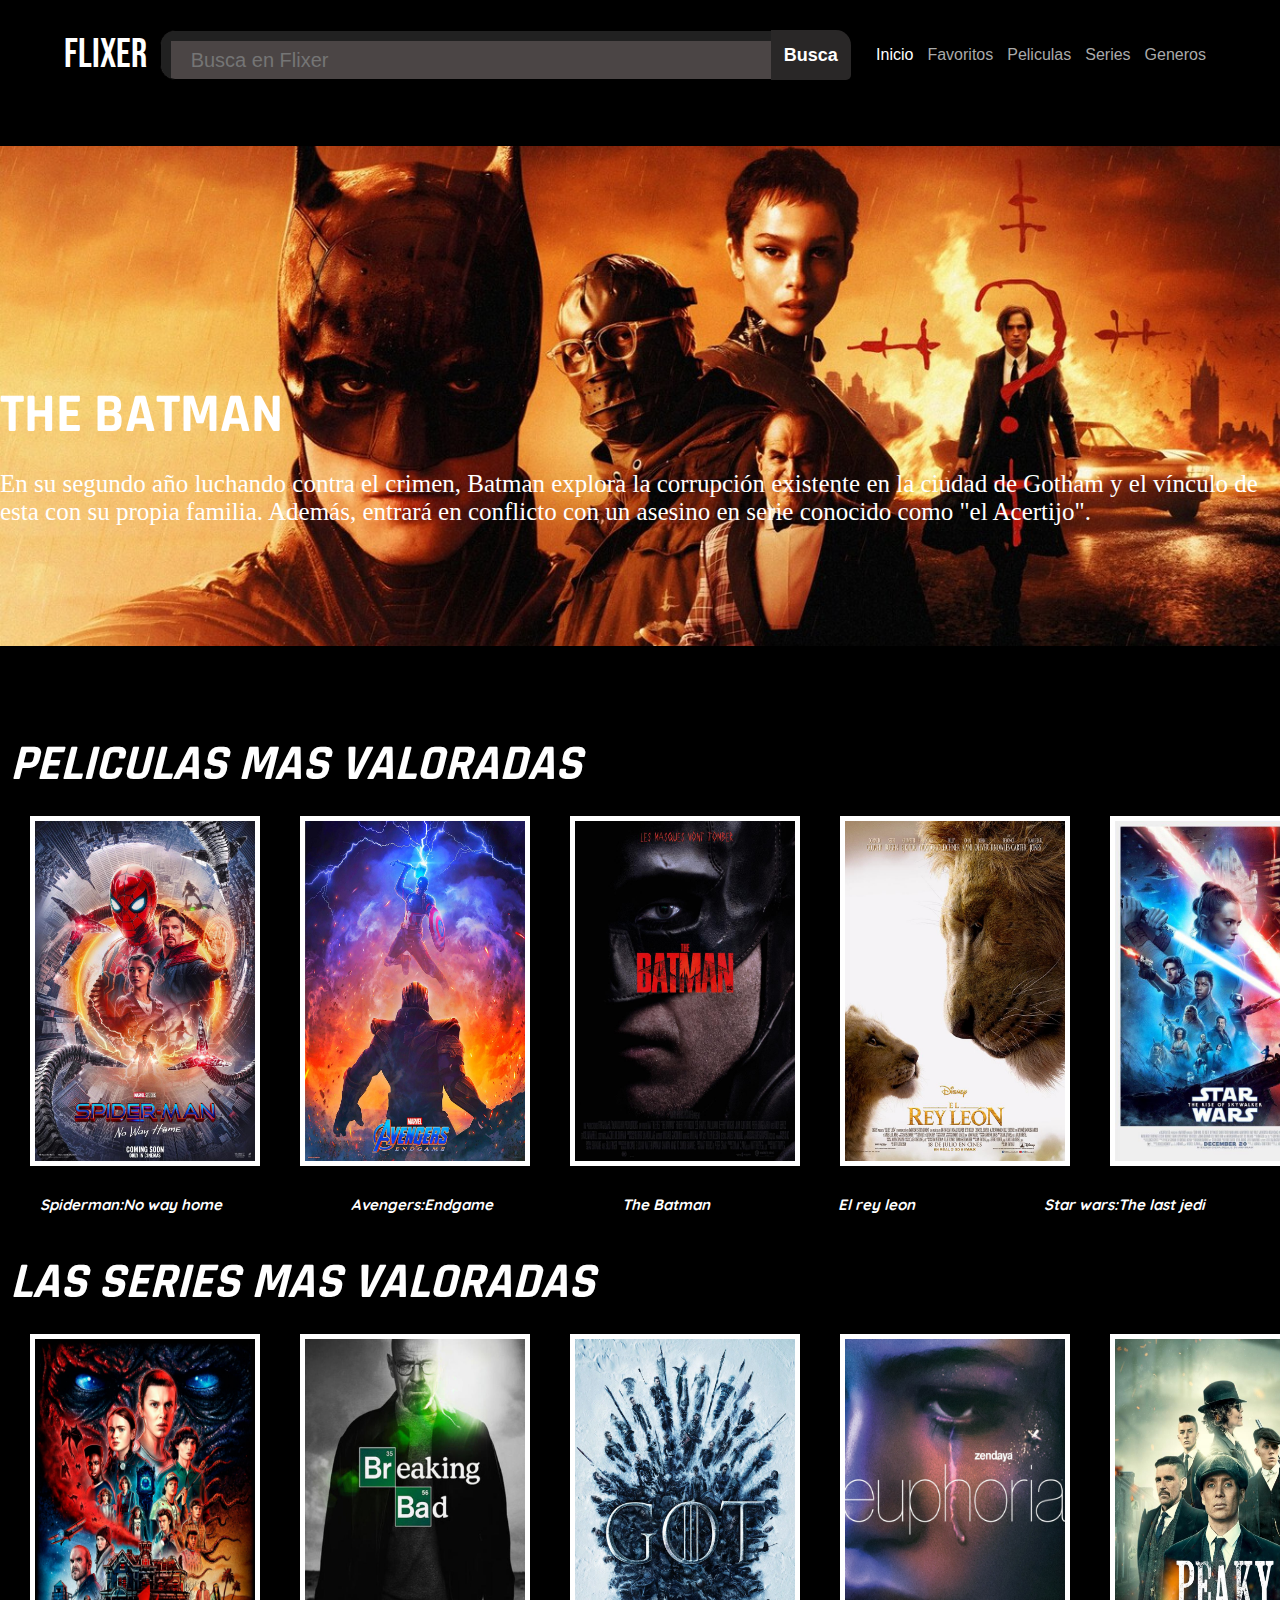
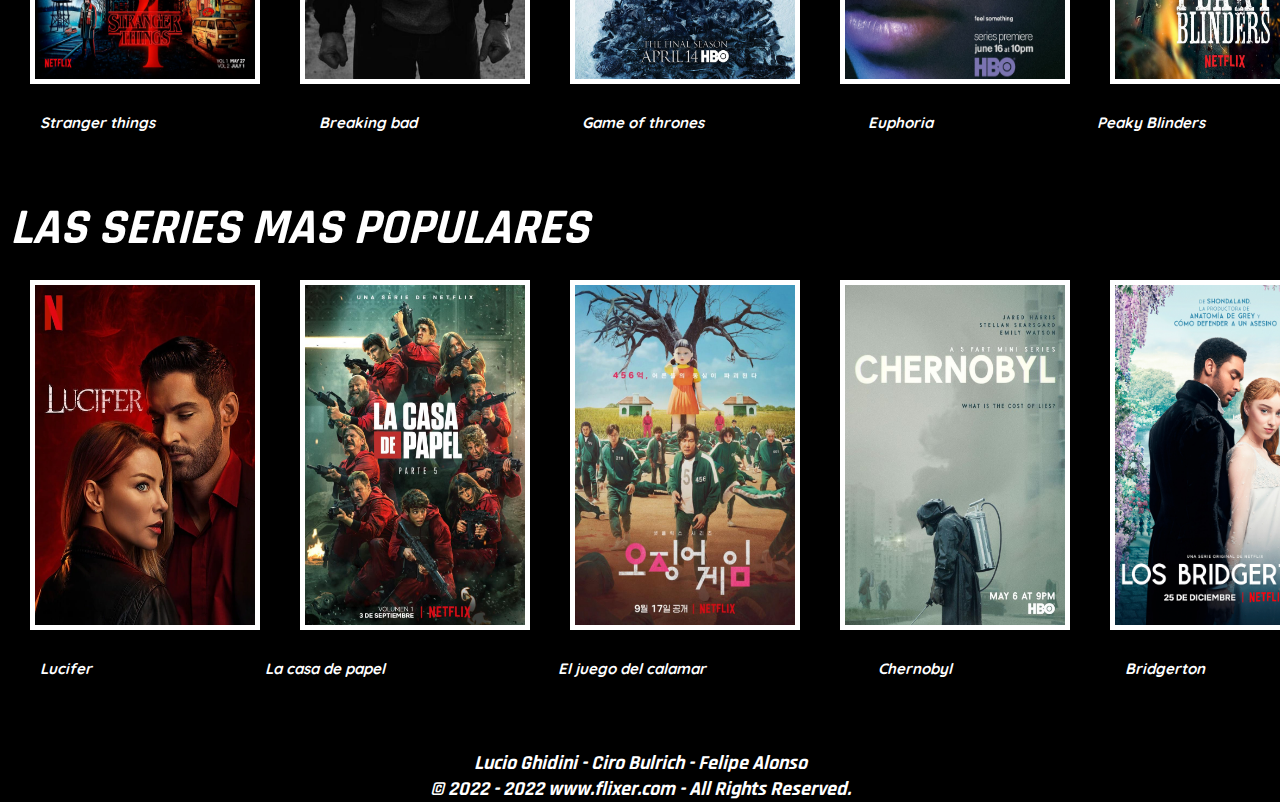
==== index.html @ 3f910732 "cambios" ====
<!DOCTYPE html>
<html lang="en">
<head>
    <meta charset="UTF-8">
    <meta http-equiv="X-UA-Compatible" content="IE=edge">
    <meta name="viewport" content="width=device-width, initial-scale=1.0">
    <title>Flixer - Home</title>
    <link rel="stylesheet" href="style.css">
    <link href="https://fonts.googleapis.com/css2?family=Rajdhani:wght@300&family=Roboto+Condensed:wght@300&display=swap" rel="stylesheet">
    <link href="https://fonts.googleapis.com/css2?family=Bebas+Neue&family=Rajdhani:wght@300&family=Roboto+Condensed:wght@300&display=swap" rel="stylesheet">
    <link href="https://fonts.googleapis.com/css2?family=Rajdhani:wght@300&family=Roboto:wght@100&display=swap" rel="stylesheet">
    <link href="https://fonts.googleapis.com/css2?family=Quicksand&display=swap" rel="stylesheet">
   

   
</head>
<body>
    
    <header>
    <div class="contenedor">
        
        <a href="./index.html" h2 class="logo">FLIXER</h2> </a>
        <div id='search-box'>
            <form action='./search-result.html' id='search-form' method='get' target='_top'>
            <input id='search-text' name='q' placeholder='Busca en Flixer' type='text'/>
            <button id='search-button' type='submit'> Busca</button>
            
            </form>
            </div>
          <br>
          <br>
        <nav>
            <a class="activo" href="./index.html">Inicio</a>
            <a href="./favoritos.html">Favoritos</a>
            <a href="./detalles-pelis.html">Peliculas</a>
            <a href="./detalles-series.html">Series</a>
            <a href="./generos.html">Generos</a>
        </nav>
    </div>
</header>
<br>
<br>
<main>
    <div class="pelicula-principal">
       <div class="cont">
        <h3 class="tit"> THE BATMAN</h3>
        <p class="descrip"> En su segundo año luchando contra el crimen, Batman explora la corrupción existente en la ciudad de Gotham y el vínculo de esta con su propia familia. Además, entrará en conflicto con un asesino en serie conocido como "el Acertijo".
        </p>
        </div>
    </div>

</main>
<br>
<br>
<section class="peliculas-mas-valoradas">
    <h1> PELICULAS MAS VALORADAS </h1>
    
    <article class="item-1">
        <a href="./detalles-pelis.html"> <img class="a" src="./img/Spiderman.jpg" alt="" height="350px" width="230px"> </a>
        <a href="./detalles-pelis.html"> <img class="a" src="./img/Avengers.jpg" alt="" height="350px" width="230px"> </a>
        <a href="./detalles-pelis.html"><img class="a" src="./img/Batman.jpg" alt="" height="350px" width="230px"></a>
        <a href="./detalles-pelis.html"> <img class="a" src="./img/Rey leon.jpg" alt="" height="350px" width="230px"></a>
        <a href="./detalles-pelis.html">  <img class="a" src="./img/Star wars.jpg" alt="" height="350px" width="230px"></a>
    </article>
    
    <article class="titulo">
        <h2>Spiderman:No way home</h2>
        <h2>Avengers:Endgame</h2>
        <h2>The Batman</h2>
        <h2>El rey leon</h2>
        <h2>Star wars:The last jedi</h2>
    </article>
</section>
<br>
<br>
<section class="series-mas-valoradas">
    <h1> LAS SERIES MAS VALORADAS </h1>
    <article class="item-1">
        <a href="./detalles-series.html"><img class="a" src="./img/ST.jpg" alt="" height="350px" width="230px"> </a>
        <a href="./detalles-series.html"><img class="a" src="./img/BD.jpg" alt="" height="350px" width="230px"> </a>
        <a href="./detalles-series.html"><img class="a" src="./img/GOT.jpg" alt="" height="350px" width="230px"> </a>
        <a href="./detalles-series.html"><img class="a" src="./img/Euphoria.jpg" alt="" height="350px" width="230px"> </a>
        <a href="./detalles-series.html"><img class="a" src="./img/PB.jpg" alt="" height="350px" width="230px"> </a>
    </article>
    <article class="titulo">
        <h2>Stranger things</h2>
        <h2>Breaking bad</h2>
        <h2>Game of thrones</h2>
        <h2>Euphoria</h2>
        <h2>Peaky Blinders</h2>
    </article>
    <br>
    <br>
</section>
<section class="series-mas-populares">
    <h1> LAS SERIES MAS POPULARES </h1>
    <article class="item-1">
        <a href="./detalles-series.html"> <img class="a" src="./img/Lucifer.webp" alt="" height="350px" width="230px"> </a>
        <a href="./detalles-series.html"> <img class="a" src="./img/LCDP.jpg" alt="" height="350px" width="230px"> </a>
        <a href="./detalles-series.html"> <img class="a" src="./img/El juego del calamar.jpg" alt="" height="350px" width="230px"> </a>
        <a href="./detalles-series.html">  <img class="a" src="./img/Cherno.jpg" alt="" height="350px" width="230px"> </a>
        <a href="./detalles-series.html"> <img class="a" src="./img/Bridgerton.jpg" alt="" height="350px" width="230px"> </a>
    </article>
    <article class="titulo">
        <h2>   Lucifer    </h2>
        <h2>La casa de papel</h2>
        <h2>El juego del calamar</h2>
        <h2>Chernobyl</h2>
        <h2>Bridgerton</h2>
    </article>
</section>
<br>
<br>
<br>
<br>
<section>
    <article class="footer">
        <h1>Lucio Ghidini - Ciro Bulrich - Felipe Alonso</h1>
        <h1>© 2022 - 2022 www.flixer.com - All Rights Reserved. </h1>
    </article>
</section>


</body>
</html>
---- style.css ----
body{
    background-color:black
}
.logo{
    color: white; font-family: 'Bebas Neue', cursive;
    font-weight: normal;
    font-size: 40px;
    text-decoration: none;
}
.logo .box{
        justify-content: center;
        
}
*{
    margin: 0;
    padding: 0;
    box-sizing: border-box;
}
.contenedor{
    width: 90%;
    margin: auto;
}
header{
    padding: 30px 0;
}
header nav a{
    color: #aaa;
    text-decoration: none;
    margin-right: 10px;
    font-family: 'Trebuchet MS', 'Lucida Sans Unicode', 'Lucida Grande', 'Lucida Sans', Arial, sans-serif;
}

header nav a:hover,
header nav a.activo {
    color: #fff;
}

header .contenedor{
    display: flex;
    justify-content: space-between;
    align-items: center;
}

#search-box {
    position: relative;
    width: 60%;
    margin: 0;
    }
    #search-form {
    height: 50px;
    border: 1px solid #000000;
    -webkit-border-radius: 5px;
    -moz-border-radius: 5px;
    border-radius: 15px;
    background-color: rgb(75, 69, 69);
    overflow: hidden;
    }
    #search-text {
    font-size: 20px;
    color: #ddd;
    border-width: 10px;
    background: transparent;
    }
    
    #search-box input[type="text"] {
    width: 90%;
    padding: 8px 0 12px 1em;
    color: rgb(255, 255, 255);
    outline: none;
    }
    #search-button {
    position: absolute;
    top: 0;
    right: 0;
    height: 50px;
    width: 80px;
    font-size: 18px;
    font-weight: bold;
    color: #fff;
    text-align: center;
    line-height: 4px;
    border-width: 0;
    background-color: #292727;
    -webkit-border-radius: 0px 5px 5px 0px;
    -moz-border-radius: 0px 5px 5px 0px;
    border-radius: 0px 15px 5px 0px;
    cursor: pointer;
    }
    
 .boton{
        text-decoration: none;
        color: white;
    }

.peliculas-mas-valoradas{
    color: white; font-family: 'Rajdhani', sans-serif; font-size: 25px; font-style: italic; margin-left: 10px;
}

.a{
    margin: 20px;
    border: solid 5px white;
}
.a:hover{
    transform: scale(1.1);
}
.item-1{
    display: flex; justify-content: space-between; 
}


.titulo{
    color: rgb(255, 255, 255); font-family: 'Quicksand', sans-serif ; font-size: 10px;
    display: flex; justify-content: space-between; margin-left: 30px; margin-right: 75px;

}
.series-mas-valoradas{
    color: white; font-family: 'Rajdhani', sans-serif; font-size: 25px; font-style: italic; margin-left: 10px;
}

.series-mas-populares{
    color: white; font-family: 'Rajdhani', sans-serif; font-size: 25px; font-style: italic; margin-left: 10px;
}

.pelicula-principal{
font-size: 18px;
min-height: 500px;
color: white;

background: url(./img/peli-principal.jpg.jpeg); 
background-position: center center;
background-size: cover;
margin-bottom: 50px;
display: flex;
align-items: end;

}
.pelicula-principal .cont{
    margin: 0 auto;
    margin-bottom: 100px;
}

.pelicula-principal .tit{
    font-weight: 1000;
    font-size: 45px;
    margin-bottom: 20px;
    font-family: 'Rajdhani', sans-serif; font-size: 55px;
}

.pelicula-principal .descrip{
    font-weight: normal;
    font-size: 25px;
    line-height: 28px;
    max-width: 100%;
    margin-bottom: 20px;
}


.footer{
    text-align: center;
     color: white; font-family: 'Rajdhani', sans-serif; font-size: 10px; font-style: italic;
 }
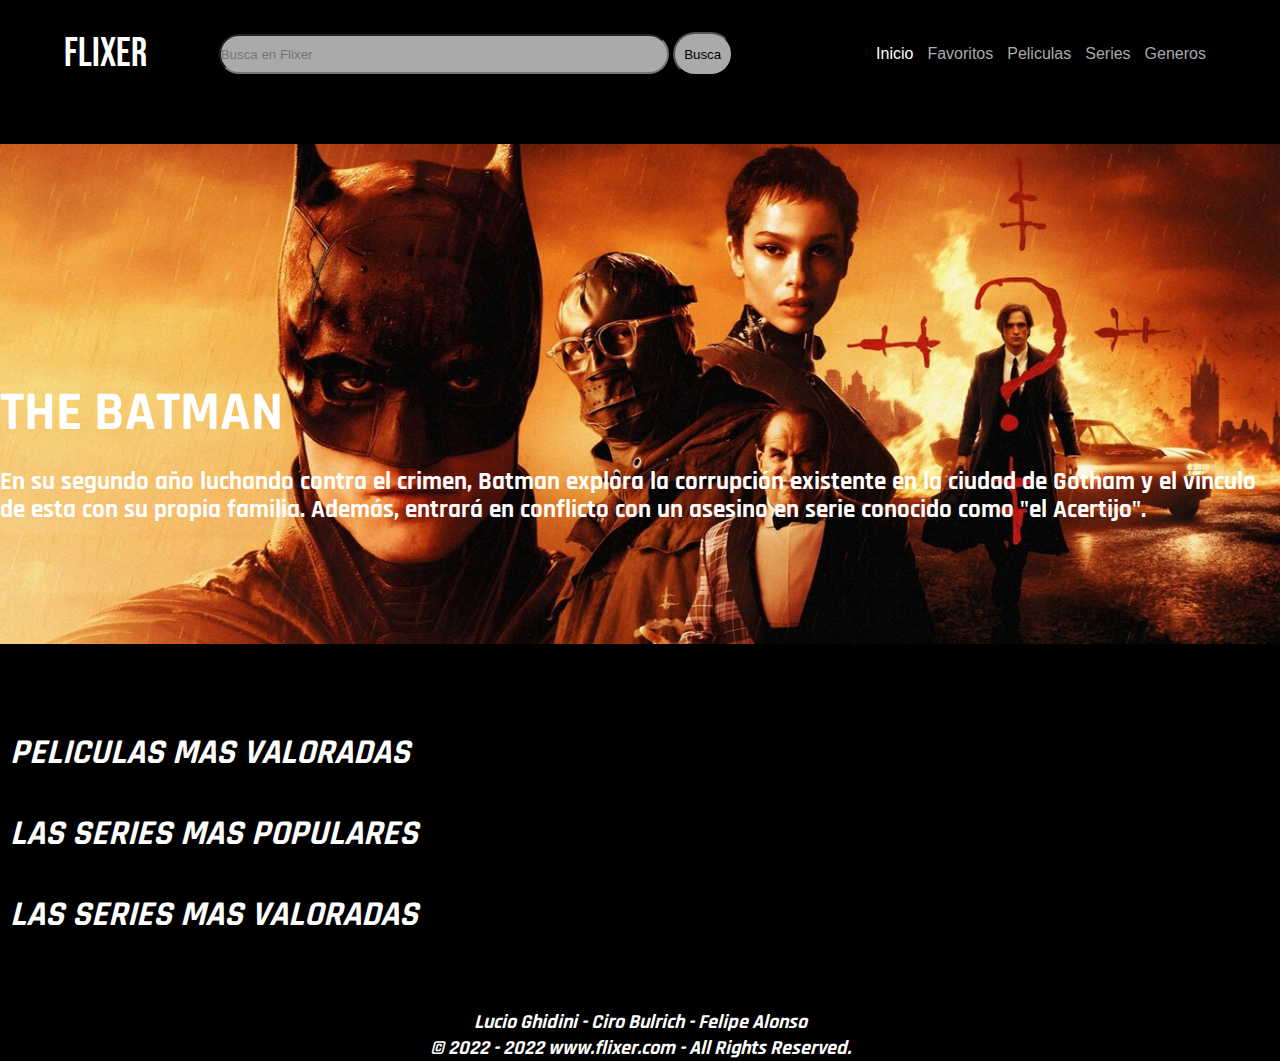
==== commit afc6962a: "nuevos cambios" ====
--- a/index.html
+++ b/index.html
@@ -52,67 +52,34 @@
 </main>
 <br>
 <br>
-<section class="peliculas-mas-valoradas">
-    <h1> PELICULAS MAS VALORADAS </h1>
-    
-    <article class="item-1">
-        <a href="./detalles-pelis.html"> <img class="a" src="./img/Spiderman.jpg" alt="" height="350px" width="230px"> </a>
-        <a href="./detalles-pelis.html"> <img class="a" src="./img/Avengers.jpg" alt="" height="350px" width="230px"> </a>
-        <a href="./detalles-pelis.html"><img class="a" src="./img/Batman.jpg" alt="" height="350px" width="230px"></a>
-        <a href="./detalles-pelis.html"> <img class="a" src="./img/Rey leon.jpg" alt="" height="350px" width="230px"></a>
-        <a href="./detalles-pelis.html">  <img class="a" src="./img/Star wars.jpg" alt="" height="350px" width="230px"></a>
-    </article>
-    
-    <article class="titulo">
-        <h2>Spiderman:No way home</h2>
-        <h2>Avengers:Endgame</h2>
-        <h2>The Batman</h2>
-        <h2>El rey leon</h2>
-        <h2>Star wars:The last jedi</h2>
-    </article>
-</section>
+
+<h1 class="maintitulos"> PELICULAS MAS VALORADAS </h1>
+    <section class="peliculas-mas-valoradas item-1" >
+        
+        
+    </section>
+     
 <br>
 <br>
-<section class="series-mas-valoradas">
-    <h1> LAS SERIES MAS VALORADAS </h1>
-    <article class="item-1">
-        <a href="./detalles-series.html"><img class="a" src="./img/ST.jpg" alt="" height="350px" width="230px"> </a>
-        <a href="./detalles-series.html"><img class="a" src="./img/BD.jpg" alt="" height="350px" width="230px"> </a>
-        <a href="./detalles-series.html"><img class="a" src="./img/GOT.jpg" alt="" height="350px" width="230px"> </a>
-        <a href="./detalles-series.html"><img class="a" src="./img/Euphoria.jpg" alt="" height="350px" width="230px"> </a>
-        <a href="./detalles-series.html"><img class="a" src="./img/PB.jpg" alt="" height="350px" width="230px"> </a>
-    </article>
-    <article class="titulo">
-        <h2>Stranger things</h2>
-        <h2>Breaking bad</h2>
-        <h2>Game of thrones</h2>
-        <h2>Euphoria</h2>
-        <h2>Peaky Blinders</h2>
-    </article>
-    <br>
-    <br>
-</section>
-<section class="series-mas-populares">
-    <h1> LAS SERIES MAS POPULARES </h1>
-    <article class="item-1">
-        <a href="./detalles-series.html"> <img class="a" src="./img/Lucifer.webp" alt="" height="350px" width="230px"> </a>
-        <a href="./detalles-series.html"> <img class="a" src="./img/LCDP.jpg" alt="" height="350px" width="230px"> </a>
-        <a href="./detalles-series.html"> <img class="a" src="./img/El juego del calamar.jpg" alt="" height="350px" width="230px"> </a>
-        <a href="./detalles-series.html">  <img class="a" src="./img/Cherno.jpg" alt="" height="350px" width="230px"> </a>
-        <a href="./detalles-series.html"> <img class="a" src="./img/Bridgerton.jpg" alt="" height="350px" width="230px"> </a>
-    </article>
-    <article class="titulo">
-        <h2>   Lucifer    </h2>
-        <h2>La casa de papel</h2>
-        <h2>El juego del calamar</h2>
-        <h2>Chernobyl</h2>
-        <h2>Bridgerton</h2>
-    </article>
-</section>
+<h1 class="maintitulos"> LAS SERIES MAS POPULARES </h1>
+    <section class="series-mas-populares item-1">
+
+    </section>
+   
+<br>
+<br>
+
+
+<h1 class="maintitulos"> LAS SERIES MAS VALORADAS </h1>
+    <section class="series-mas-valoradas item-1">
+
+    </section>
+    
 <br>
 <br>
 <br>
 <br>
+
 <section>
     <article class="footer">
         <h1>Lucio Ghidini - Ciro Bulrich - Felipe Alonso</h1>
@@ -120,6 +87,6 @@
     </article>
 </section>
 
-
+<script src="./home.js"></script>
 </body>
 </html>--- a/style.css
+++ b/style.css
@@ -41,64 +41,33 @@
     align-items: center;
 }
 
-#search-box {
-    position: relative;
-    width: 60%;
-    margin: 0;
-    }
-    #search-form {
-    height: 50px;
-    border: 1px solid #000000;
-    -webkit-border-radius: 5px;
-    -moz-border-radius: 5px;
-    border-radius: 15px;
-    background-color: rgb(75, 69, 69);
-    overflow: hidden;
-    }
-    #search-text {
-    font-size: 20px;
-    color: #ddd;
-    border-width: 10px;
-    background: transparent;
-    }
-    
-    #search-box input[type="text"] {
-    width: 90%;
-    padding: 8px 0 12px 1em;
-    color: rgb(255, 255, 255);
-    outline: none;
-    }
-    #search-button {
-    position: absolute;
-    top: 0;
-    right: 0;
-    height: 50px;
-    width: 80px;
-    font-size: 18px;
-    font-weight: bold;
-    color: #fff;
-    text-align: center;
-    line-height: 4px;
-    border-width: 0;
-    background-color: #292727;
-    -webkit-border-radius: 0px 5px 5px 0px;
-    -moz-border-radius: 0px 5px 5px 0px;
-    border-radius: 0px 15px 5px 0px;
-    cursor: pointer;
-    }
-    
- .boton{
-        text-decoration: none;
-        color: white;
-    }
+#search-text{
+    color: white;
+} 
 
-.peliculas-mas-valoradas{
-    color: white; font-family: 'Rajdhani', sans-serif; font-size: 25px; font-style: italic; margin-left: 10px;
+
+#search-button{
+    background-color: #aaa;
+    width: 60px;
+    height: 44px;
+    border-radius: 260px;
+}
+
+#search-form input{
+    color: white; width: 450px; height: 40px; background-color: #aaa; border-radius: 250px; 
+}
+
+
+.maintitulos{
+    color: white; font-family: 'Rajdhani', sans-serif; font-size: 35px; font-style: italic; margin-left: 10px;
 }
 
 .a{
     margin: 20px;
     border: solid 5px white;
+    width: 230px;
+    height: 350px;
+    
 }
 .a:hover{
     transform: scale(1.1);
@@ -109,17 +78,14 @@
 
 
 .titulo{
-    color: rgb(255, 255, 255); font-family: 'Quicksand', sans-serif ; font-size: 10px;
-    display: flex; justify-content: space-between; margin-left: 30px; margin-right: 75px;
+    color: rgb(255, 255, 255); font-family: 'Quicksand', sans-serif ; font-size: 25x;
+    text-decoration: none;
+    
 
 }
-.series-mas-valoradas{
-    color: white; font-family: 'Rajdhani', sans-serif; font-size: 25px; font-style: italic; margin-left: 10px;
-}
 
-.series-mas-populares{
-    color: white; font-family: 'Rajdhani', sans-serif; font-size: 25px; font-style: italic; margin-left: 10px;
-}
+
+
 
 .pelicula-principal{
 font-size: 18px;
@@ -147,7 +113,8 @@
 }
 
 .pelicula-principal .descrip{
-    font-weight: normal;
+    font-weight: 700;
+    font-family: 'Rajdhani';
     font-size: 25px;
     line-height: 28px;
     max-width: 100%;
@@ -159,4 +126,15 @@
     text-align: center;
      color: white; font-family: 'Rajdhani', sans-serif; font-size: 10px; font-style: italic;
  }
- +
+ @media (max-width: 1024px){
+    .item-1{
+        flex-wrap: wrap;
+    }
+ }
+
+ @media (max-width: 650px){
+    .item-1{
+        width: 70%;
+    }
+ }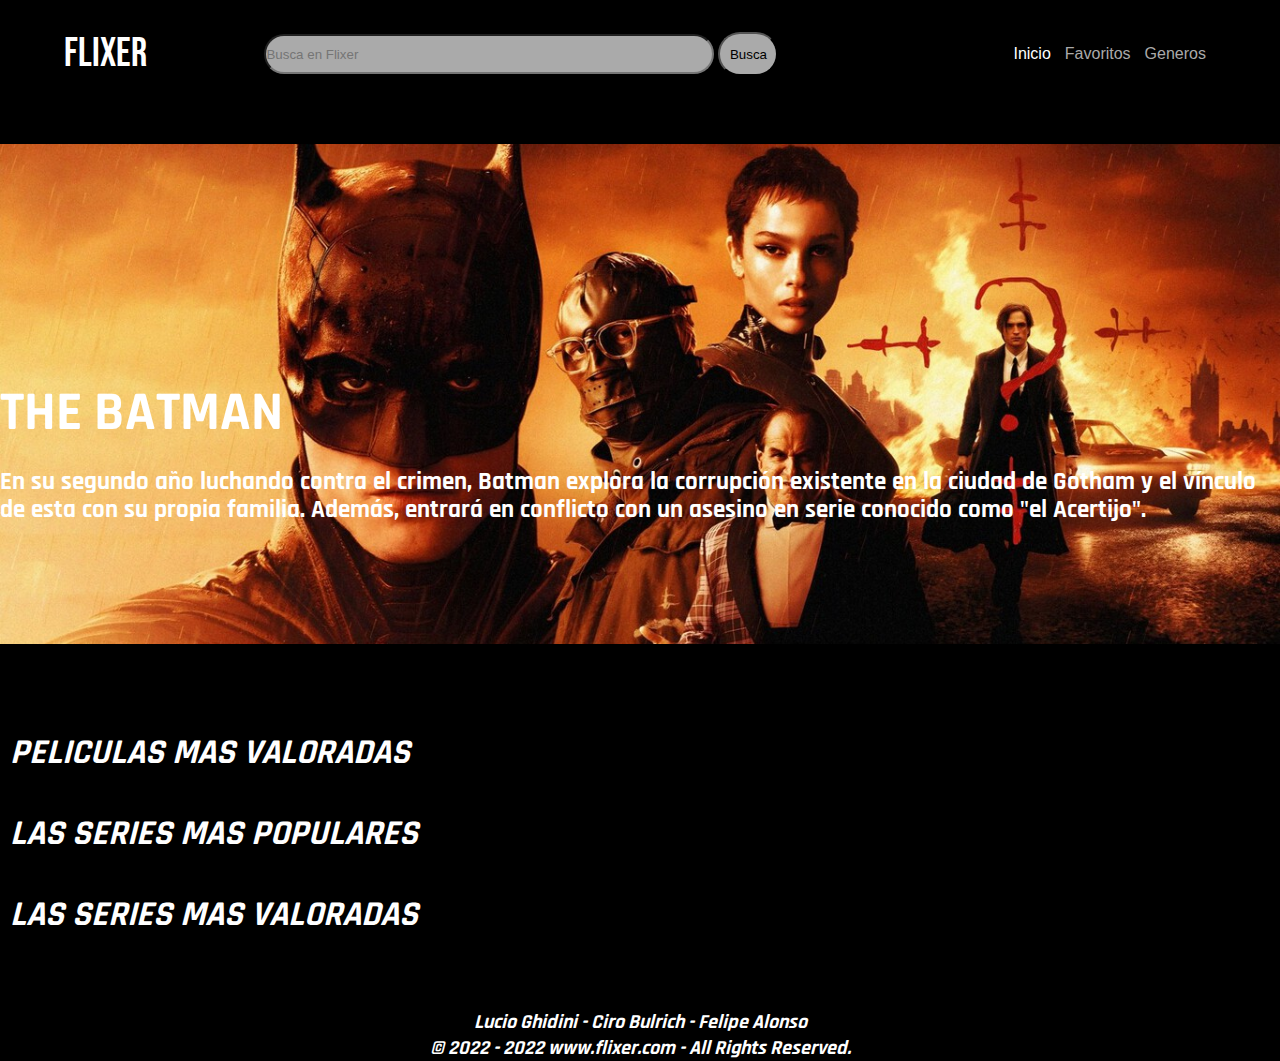
==== commit e42ce95f: "cambios" ====
--- a/index.html
+++ b/index.html
@@ -22,7 +22,7 @@
         <a href="./index.html" h2 class="logo">FLIXER</h2> </a>
         <div id='search-box'>
             <form action='./search-result.html' id='search-form' method='get' target='_top'>
-            <input id='search-text' name='q' placeholder='Busca en Flixer' type='text'/>
+            <input id='search-text' name='pelicula' placeholder='Busca en Flixer' type='text'/>
             <button id='search-button' type='submit'> Busca</button>
             
             </form>
@@ -32,8 +32,6 @@
         <nav>
             <a class="activo" href="./index.html">Inicio</a>
             <a href="./favoritos.html">Favoritos</a>
-            <a href="./detalles-pelis.html">Peliculas</a>
-            <a href="./detalles-series.html">Series</a>
             <a href="./generos.html">Generos</a>
         </nav>
     </div>
@@ -41,6 +39,9 @@
 <br>
 <br>
 <main>
+
+    
+
     <div class="pelicula-principal">
        <div class="cont">
         <h3 class="tit"> THE BATMAN</h3>
@@ -88,5 +89,6 @@
 </section>
 
 <script src="./home.js"></script>
+<script src="./carrusel.js"></script>
 </body>
 </html>--- a/style.css
+++ b/style.css
@@ -58,8 +58,13 @@
 }
 
 
+
 .maintitulos{
-    color: white; font-family: 'Rajdhani', sans-serif; font-size: 35px; font-style: italic; margin-left: 10px;
+    color: white;
+    font-family: 'Rajdhani', sans-serif;
+    font-size: 35px;
+    font-style: italic;
+    margin-left: 10px;
 }
 
 .a{
@@ -91,7 +96,6 @@
 font-size: 18px;
 min-height: 500px;
 color: white;
-
 background: url(./img/peli-principal.jpg.jpeg); 
 background-position: center center;
 background-size: cover;
@@ -122,6 +126,7 @@
 }
 
 
+
 .footer{
     text-align: center;
      color: white; font-family: 'Rajdhani', sans-serif; font-size: 10px; font-style: italic;
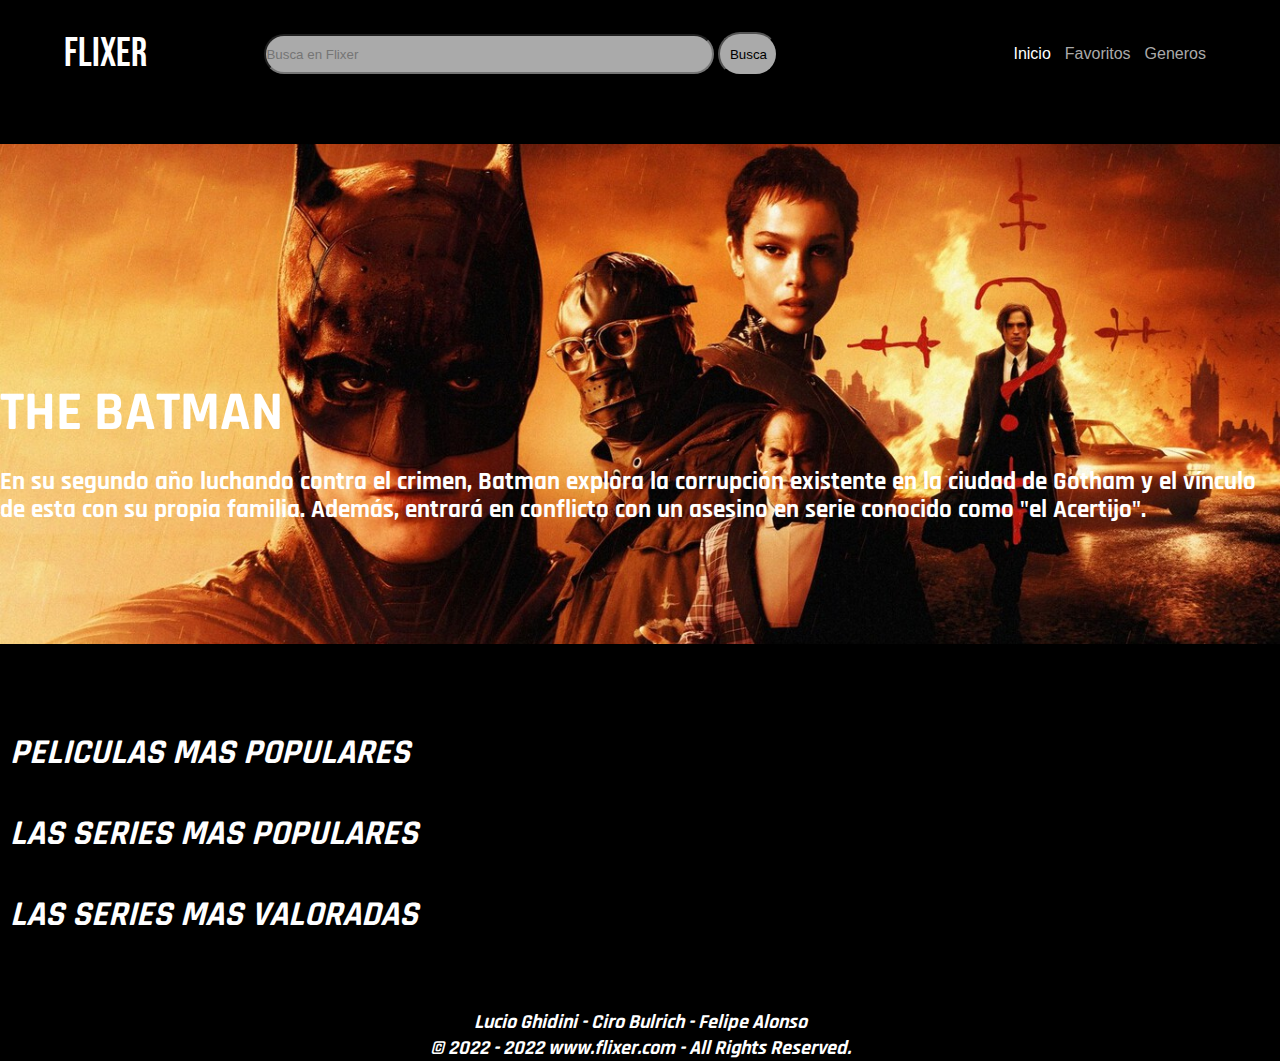
==== commit 5dd4508b: "cambios" ====
--- a/index.html
+++ b/index.html
@@ -54,7 +54,7 @@
 <br>
 <br>
 
-<h1 class="maintitulos"> PELICULAS MAS VALORADAS </h1>
+<h1 class="maintitulos"> PELICULAS MAS POPULARES </h1>
     <section class="peliculas-mas-valoradas item-1" >
         
         
@@ -89,6 +89,6 @@
 </section>
 
 <script src="./home.js"></script>
-<script src="./carrusel.js"></script>
+
 </body>
 </html>--- a/style.css
+++ b/style.css
@@ -81,6 +81,9 @@
     display: flex; justify-content: space-between; 
 }
 
+.margen{
+    margin-left: 20px;
+}
 
 .titulo{
     color: rgb(255, 255, 255); font-family: 'Quicksand', sans-serif ; font-size: 25x;
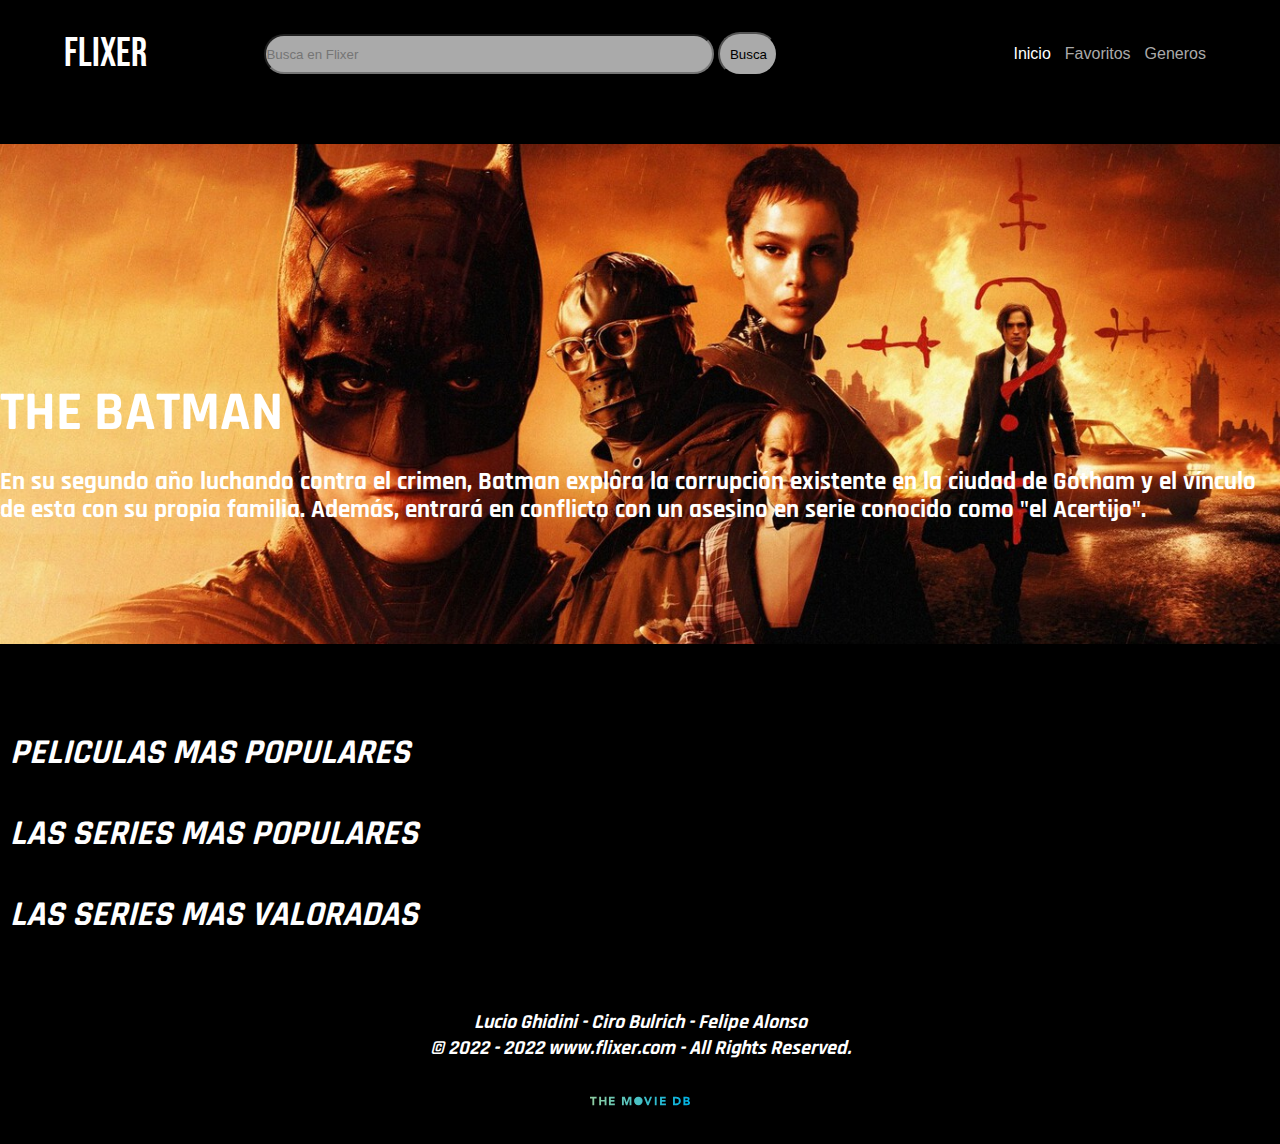
==== commit 272e503c: "cambios" ====
--- a/index.html
+++ b/index.html
@@ -85,6 +85,7 @@
     <article class="footer">
         <h1>Lucio Ghidini - Ciro Bulrich - Felipe Alonso</h1>
         <h1>© 2022 - 2022 www.flixer.com - All Rights Reserved. </h1>
+        <a href="./index.html"><img  src="./img/logo.svg" alt="" height="80px" width="100px"></a>
     </article>
 </section>
 
